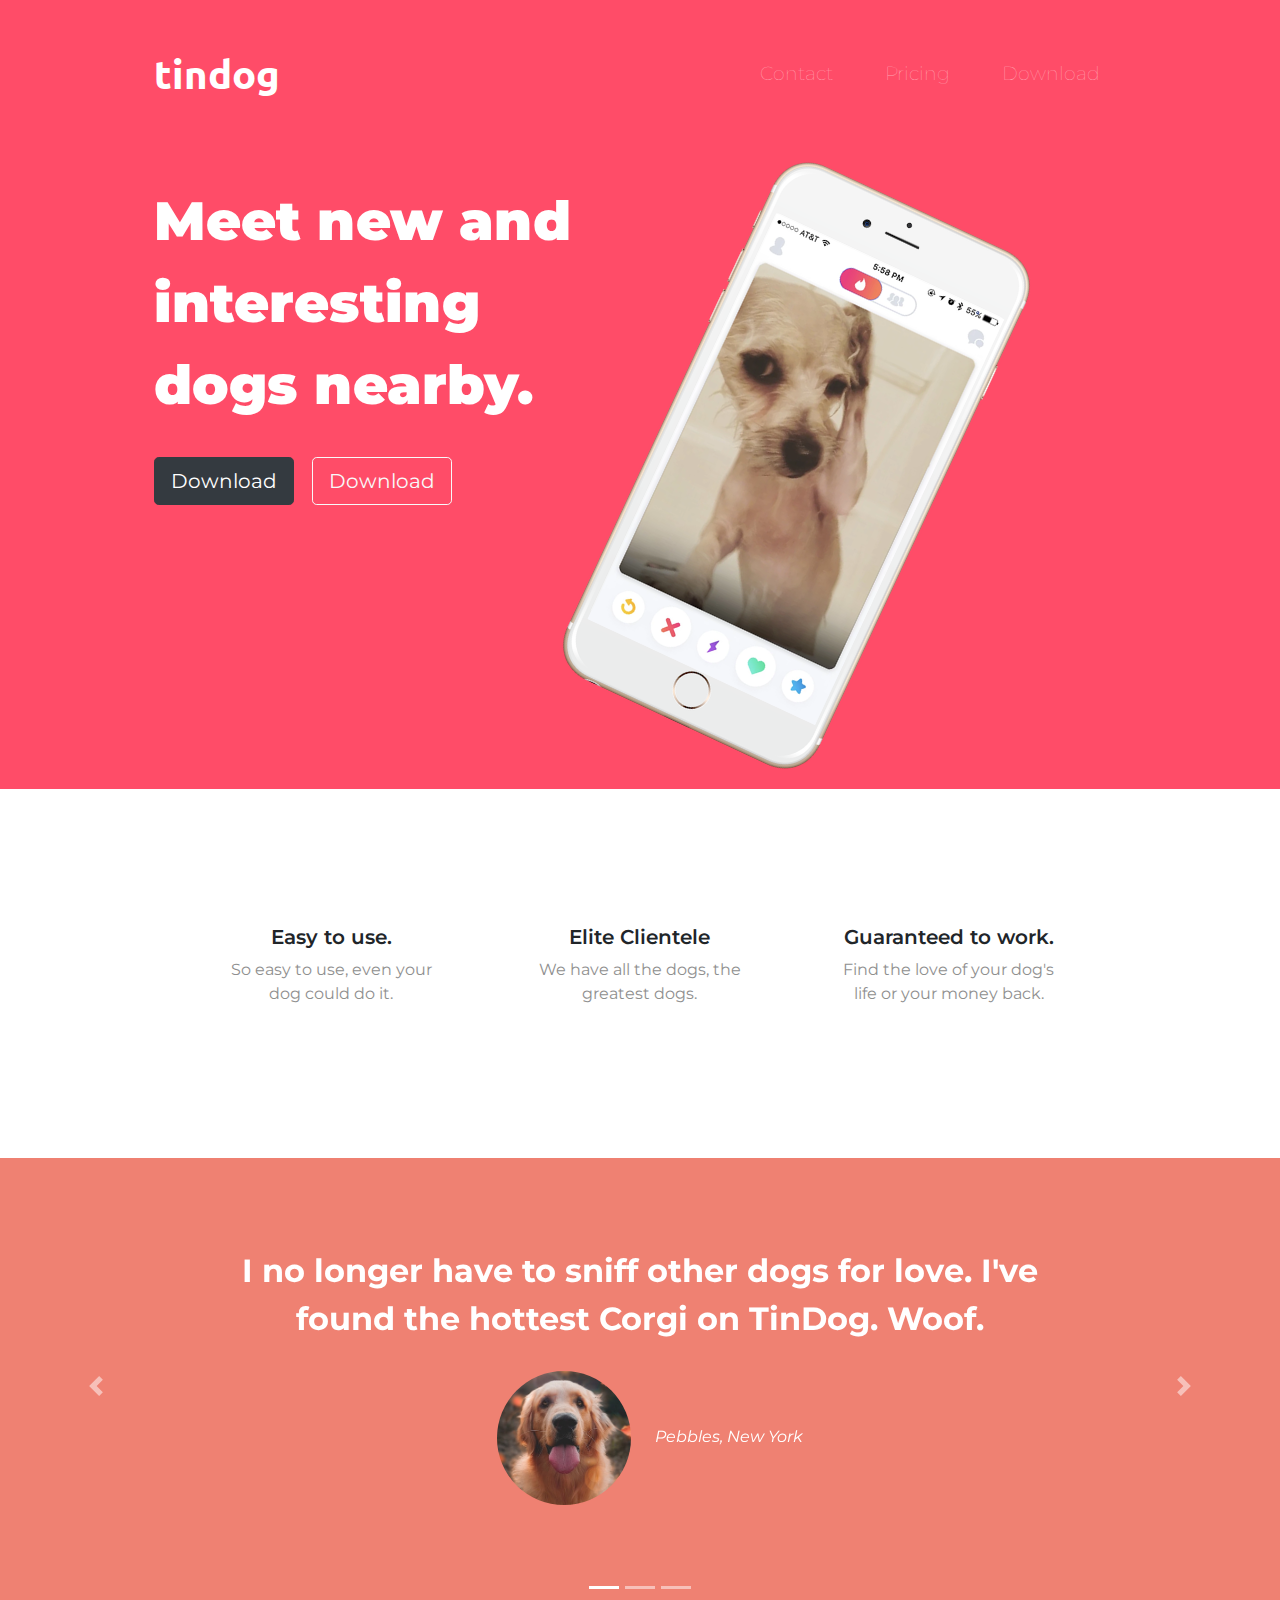
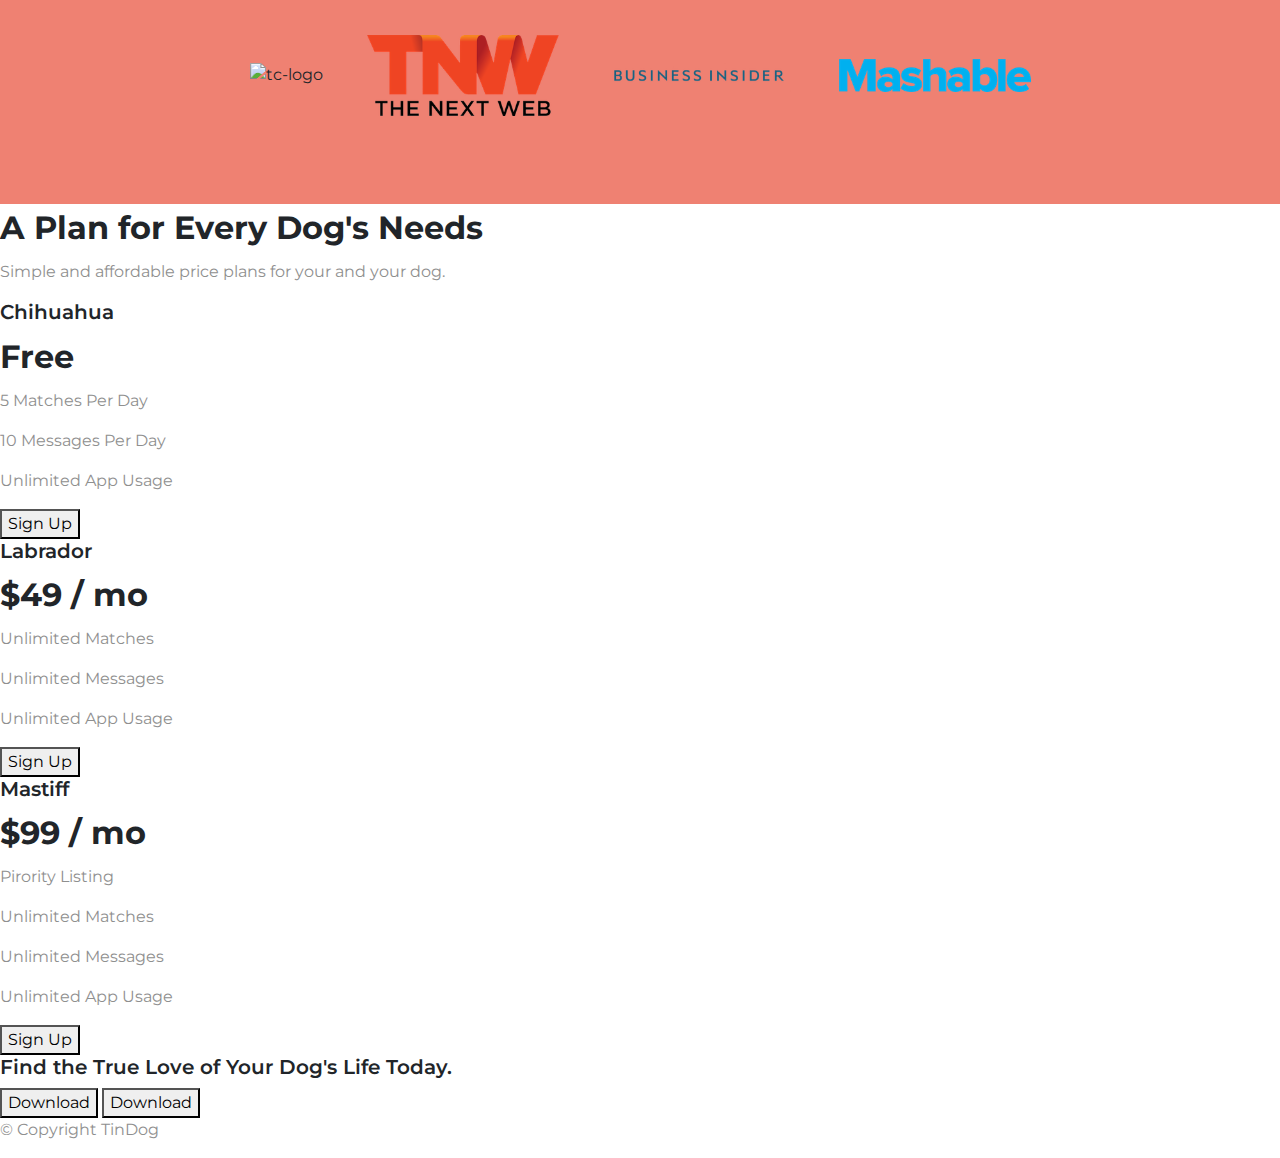
==== tindog/index.html @ 76ea5022 "Add files via upload" ====
<!DOCTYPE html>
<html>

<head>
  <meta charset="utf-8">
  <title>TinDog</title>

  <!-- FontAwesome -->
  <script src="https://kit.fontawesome.com/8d5fea4bee.js" crossorigin="anonymous"></script>

  <!-- Bootstrap -->
  <link rel="stylesheet" href="https://cdn.jsdelivr.net/npm/bootstrap@4.4.1/dist/css/bootstrap.min.css" integrity="sha384-Vkoo8x4CGsO3+Hhxv8T/Q5PaXtkKtu6ug5TOeNV6gBiFeWPGFN9MuhOf23Q9Ifjh" crossorigin="anonymous">
  <script src="https://code.jquery.com/jquery-3.4.1.slim.min.js" integrity="sha384-J6qa4849blE2+poT4WnyKhv5vZF5SrPo0iEjwBvKU7imGFAV0wwj1yYfoRSJoZ+n" crossorigin="anonymous"></script>
  <script src="https://cdn.jsdelivr.net/npm/popper.js@1.16.0/dist/umd/popper.min.js" integrity="sha384-Q6E9RHvbIyZFJoft+2mJbHaEWldlvI9IOYy5n3zV9zzTtmI3UksdQRVvoxMfooAo" crossorigin="anonymous"></script>
  <script src="https://cdn.jsdelivr.net/npm/bootstrap@4.4.1/dist/js/bootstrap.min.js" integrity="sha384-wfSDF2E50Y2D1uUdj0O3uMBJnjuUD4Ih7YwaYd1iqfktj0Uod8GCExl3Og8ifwB6" crossorigin="anonymous"></script>

  <!-- Google Fonts -->
  <link rel="preconnect" href="https://fonts.googleapis.com">
  <link rel="preconnect" href="https://fonts.gstatic.com" crossorigin>
  <link href="https://fonts.googleapis.com/css2?family=Montserrat:wght@400;900&family=Ubuntu&display=swap" rel="stylesheet">

  <!-- My custom CSS -->
  <link rel="stylesheet" href="css/styles.css">

</head>

<body>

  <section id="title">

    <div class = "container-fluid">

        <!-- Nav Bar -->
      <nav class="navbar navbar-expand-lg navbar-dark">
          <a class="navbar-brand" href="">tindog</a>
        <button class="navbar-toggler" type="button" data-toggle="collapse" data-target="#navbarSupportedContent" aria-controls="navbarSupportedContent" aria-expanded="false" aria-label="Toggle navigation">
          <span class="navbar-toggler-icon"></span>
        </button>
        <div class="collapse navbar-collapse" id="navbarSupportedContent">
          <ul class="navbar-nav ml-auto">
              <li class="nav-item">
                  <a class="nav-link" href="">Contact</a>
              </li>
              <li class="nav-item">
                  <a class="nav-link" href="">Pricing</a>
              </li>
              <li class="nav-item">
                  <a class="nav-link" href="">Download</a>
              </li>
          </ul>
        </div>
      </nav>




        <!-- Title -->

        <div class= "row">

          <div class = "col-lg-6">
            <h1>Meet new and interesting dogs nearby.</h1>
            <button type="button" class = "btn btn-dark btn-lg downloadButton"><i class="fa-brands fa-apple"></i> Download</button>
            <button type="button" class = "btn btn-outline-light btn-lg downloadButton"><i class="fa-brands fa-google-play"></i> Download</button>
          </div>

          <div class = "col-lg-6">
            <img class = "titleImage" src="images/iphone6.png" alt="iphone-mockup">
          </div>

        </div>

    </div>

  </section>


  <!-- Features -->

  <section id="features">

    <div class = "row">

      <div class = "col-lg-4 feature-box">
        <i class="icon fa-solid fa-circle-check fa-4x"></i>
        <h3>Easy to use.</h3>
        <p>So easy to use, even your dog could do it.</p>
      </div>

      <div class = "col-lg-4 feature-box">
        <i class="icon fa-solid fa-bullseye fa-4x"></i>
        <h3>Elite Clientele</h3>
        <p>We have all the dogs, the greatest dogs.</p>
      </div>

      <div class = "col-lg-4 feature-box">
        <i class="icon fa-solid fa-heart fa-4x"></i>
        <h3>Guaranteed to work.</h3>
        <p>Find the love of your dog's life or your money back.</p>
      </div>

    </div>

  </section>


  <!-- Testimonials -->

  <section id="testimonials">


    <div id="testimonial-carousel" class="carousel slide" data-ride="carousel">
      <ol class="carousel-indicators">
        <li data-target="#testimonial-carousel" data-slide-to="0" class="active"></li>
        <li data-target="#testimonial-carousel" data-slide-to="1"></li>
        <li data-target="#testimonial-carousel" data-slide-to="2"></li>
      </ol>
      <div class="carousel-inner">
        <div class="carousel-item active">
          <h2>I no longer have to sniff other dogs for love. I've found the hottest Corgi on TinDog. Woof.</h2>
          <img class = "testimonial-image" src="images/dog-img.jpg" alt="dog-profile">
          <em>Pebbles, New York</em>
        </div>
        <div class="carousel-item">
          <h2 class="testimonial-text">My dog used to be so lonely, but with TinDog's help, they've found the love of their life. I think.</h2>
          <img class="testimonial-image" src="images/amocult.jpeg" alt="amocult">
          <em>Amo, Karachi</em>
        </div>
        <div class="carousel-item">
          <h2 class="testimonial-text">Found the right one for my beloved American Akita.</h2>
          <img class="testimonial-image" src="images/aquib.jpeg" alt="aquib">
          <em>Aquib, Karachi</em>
        </div>
      </div>
      <a class="carousel-control-prev" href="#testimonial-carousel" role="button" data-slide="prev">
        <span class="carousel-control-prev-icon" aria-hidden="true"></span>
        <span class="sr-only">Previous</span>
      </a>
      <a class="carousel-control-next" href="#testimonial-carousel" role="button" data-slide="next">
        <span class="carousel-control-next-icon" aria-hidden="true"></span>
        <span class="sr-only">Next</span>
      </a>
    </div>
 
  </section>


  <!-- Press -->

  <section id="press">
    <img class = "press-logo" src="images/techcrunch.png" alt="tc-logo">
    <img class = "press-logo" src="images/tnw.png" alt="tnw-logo">
    <img class = "press-logo" src="images/bizinsider.png" alt="biz-insider-logo">
    <img class = "press-logo" src="images/mashable.png" alt="mashable-logo">

  </section>


  <!-- Pricing -->

  <section id="pricing">

    <h2>A Plan for Every Dog's Needs</h2>
    <p>Simple and affordable price plans for your and your dog.</p>


    <h3>Chihuahua</h3>
    <h2>Free</h2>
    <p>5 Matches Per Day</p>
    <p>10 Messages Per Day</p>
    <p>Unlimited App Usage</p>
    <button type="button">Sign Up</button>


    <h3>Labrador</h3>
    <h2>$49 / mo</h2>
    <p>Unlimited Matches</p>
    <p>Unlimited Messages</p>
    <p>Unlimited App Usage</p>
    <button type="button">Sign Up</button>


    <h3>Mastiff</h3>
    <h2>$99 / mo</h2>
    <p>Pirority Listing</p>
    <p>Unlimited Matches</p>
    <p>Unlimited Messages</p>
    <p>Unlimited App Usage</p>
    <button type="button">Sign Up</button>

  </section>


  <!-- Call to Action -->

  <section id="cta">

    <h3>Find the True Love of Your Dog's Life Today.</h3>
    <button type="button">Download</button>
    <button type="button">Download</button>

  </section>


  <!-- Footer -->

  <footer id="footer">

    <p>© Copyright TinDog</p>

  </footer>

</body>

</html>
---- tindog/css/styles.css ----
body {
    font-family: "Montserrat";
}

#title {
    background-color: #FF4C68;
    color: #FFF;
}

.container-fluid {
    padding: 3% 12%;
}

h1 {
    font-family: "Montserrat";
    font-size: 3.4rem;
    font-weight: 900;
    line-height: 1.5;
}

h2 {
    font-family: "Montserrat";
    font-size: 2rem;
    font-weight: bold;
    line-height: 1.5;
}

h3 {
    font-family: "Montserrat";
    font-size: 1.27rem;
    font-weight: 600;
}

p {
    color: #8F8F8F;
}

/* Navigation Bar */

.navbar{
    padding: 0 0 4.5rem;
}

.navbar-brand {
    font-family: "Ubuntu";
    font-size: 2.5rem;
    font-weight: bold;
}

.nav-item {
    padding: 0 18px;
}

.nav-link {
    font-size: 1.2rem;
    font-weight: lighter;
}

/* Download Buttons */

.downloadButton {
    margin: 5% 3% 5% 0;
}

/* Title Image */

.titleImage {
    width: 60%;
    transform: rotate(25deg);
}

/* Features Section */

#features {
    padding: 7% 15%;
}

.feature-box{
    text-align: center;
    padding: 5%;
}

.icon {
    color: #EF8172; 
    margin-bottom: 1rem;
}

.icon:hover {
    color: #FF4C68;
}

/* Testimonials */

#testimonials {
    text-align: center;
    background-color: #EF8172;
    color: #FFF;
}

.carousel-item {
    padding: 7% 15%;
}

.testimonial-image {
    width: 15%;
    border-radius: 100%;
    margin: 20px;
}

#press {
    background-color: #EF8172;
    text-align: center;
    padding-bottom: 3%;
}

.press-logo {
    width: 15%;
    margin: 20px 20px 50px;
}
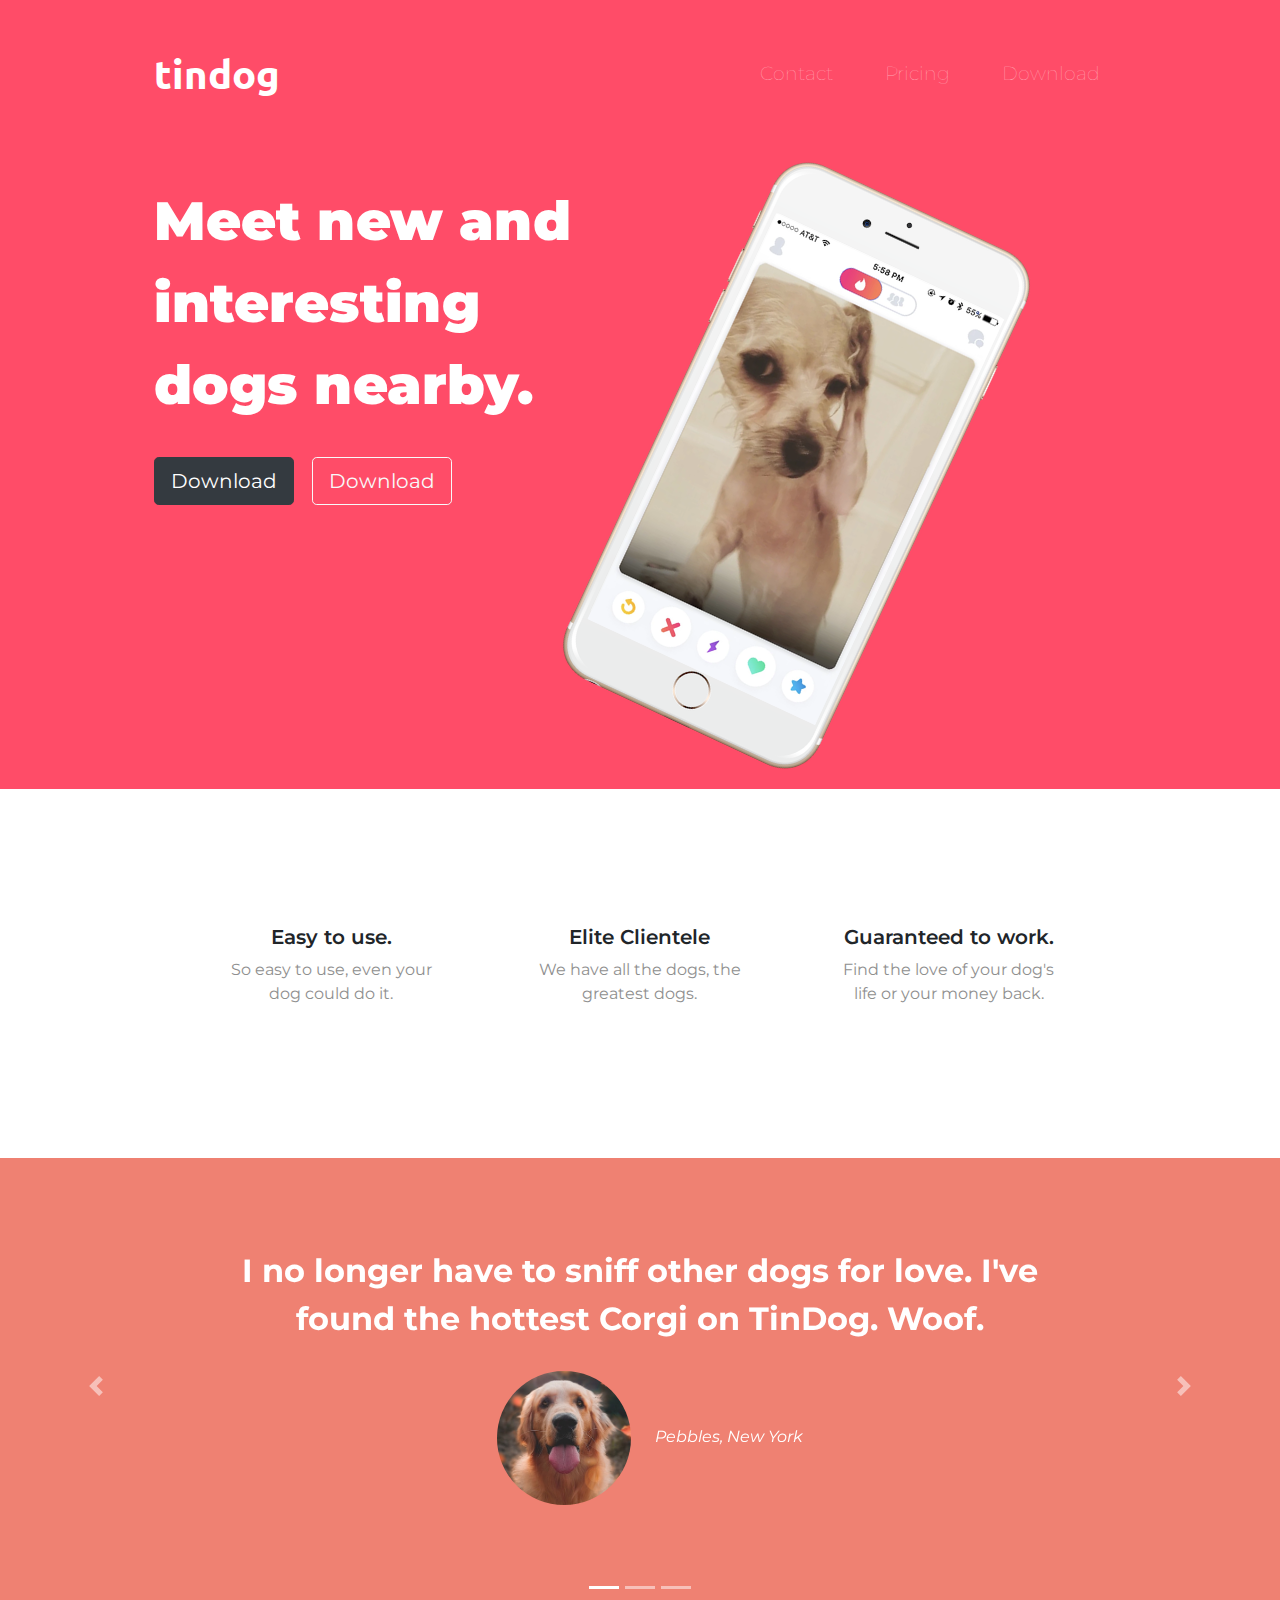
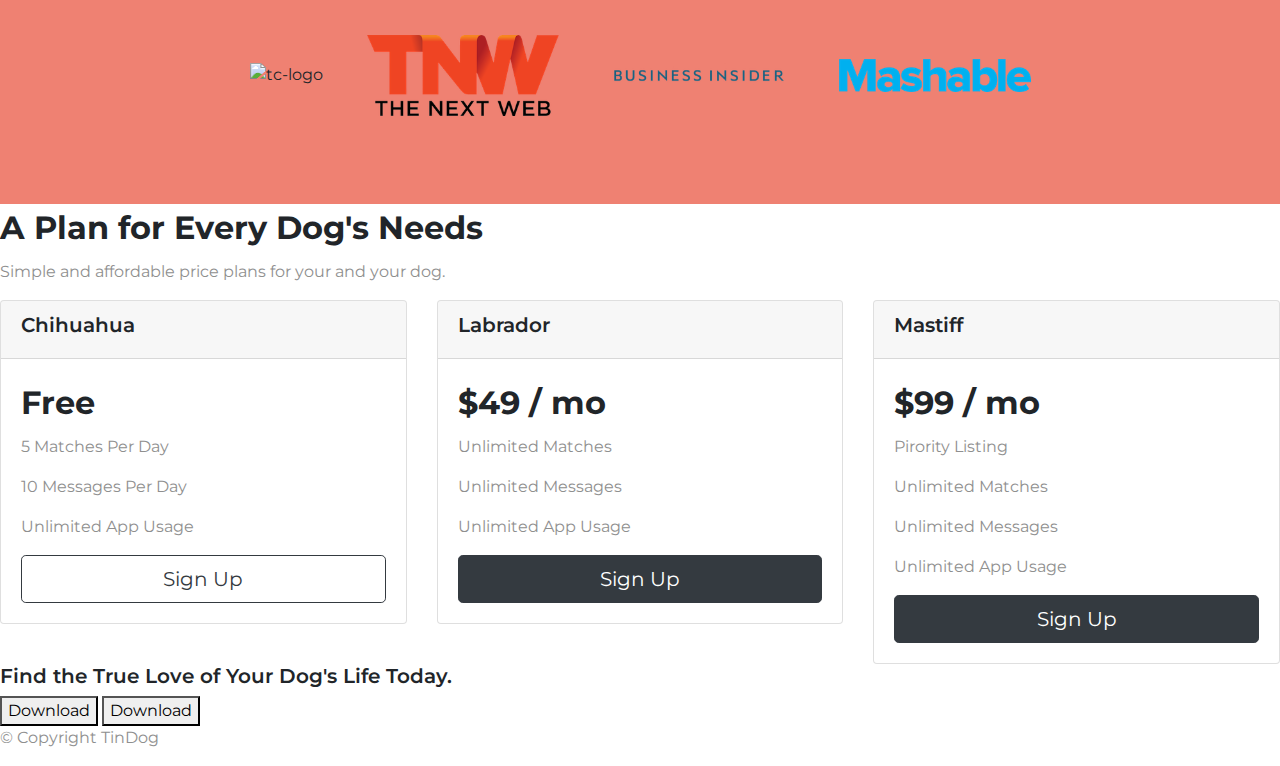
==== commit d3668ae4: "Update index.html" ====
--- a/tindog/index.html
+++ b/tindog/index.html
@@ -158,35 +158,67 @@
 
   <!-- Pricing -->
 
+  
+
   <section id="pricing">
 
     <h2>A Plan for Every Dog's Needs</h2>
     <p>Simple and affordable price plans for your and your dog.</p>
 
 
-    <h3>Chihuahua</h3>
-    <h2>Free</h2>
-    <p>5 Matches Per Day</p>
-    <p>10 Messages Per Day</p>
-    <p>Unlimited App Usage</p>
-    <button type="button">Sign Up</button>
-
-
-    <h3>Labrador</h3>
-    <h2>$49 / mo</h2>
-    <p>Unlimited Matches</p>
-    <p>Unlimited Messages</p>
-    <p>Unlimited App Usage</p>
-    <button type="button">Sign Up</button>
-
-
-    <h3>Mastiff</h3>
-    <h2>$99 / mo</h2>
-    <p>Pirority Listing</p>
-    <p>Unlimited Matches</p>
-    <p>Unlimited Messages</p>
-    <p>Unlimited App Usage</p>
-    <button type="button">Sign Up</button>
+    <div class = "row">
+
+      <div class = "pricing-column col-lg-4 col-md-6">
+        <div class = "card">
+          <div class = "card-header">
+            <h3>Chihuahua</h3>
+          </div>
+
+          <div class = "card-body">
+            <h2>Free</h2>
+            <p>5 Matches Per Day</p>
+            <p>10 Messages Per Day</p>
+            <p>Unlimited App Usage</p>
+            <button type="button" class="btn btn-lg btn-block btn-outline-dark">Sign Up</button>
+          </div>
+        </div>
+      </div>
+
+
+      <div class = "pricing-column col-lg-4 col-md-6">
+        <div class = "card">
+          <div class = "card-header">
+            <h3>Labrador</h3>
+          </div>
+
+          <div class = "card-body">
+            <h2>$49 / mo</h2>
+            <p>Unlimited Matches</p>
+            <p>Unlimited Messages</p>
+            <p>Unlimited App Usage</p>
+            <button type="button" class="btn btn-lg btn-block btn-dark">Sign Up</button>
+          </div>
+        </div>
+      </div>
+
+      <div class = "pricing-column col-lg-4">
+        <div class = "card">
+          <div class = "card-header">
+            <h3>Mastiff</h3>
+          </div>
+
+          <div class = "card-body">
+            <h2>$99 / mo</h2>
+            <p>Pirority Listing</p>
+            <p>Unlimited Matches</p>
+            <p>Unlimited Messages</p>
+            <p>Unlimited App Usage</p>
+            <button type="button" class="btn btn-lg btn-block btn-dark">Sign Up</button>
+          </div>
+        </div>
+      </div>
+
+    </div>
 
   </section>
 
@@ -213,3 +245,4 @@
 </body>
 
 </html>
+
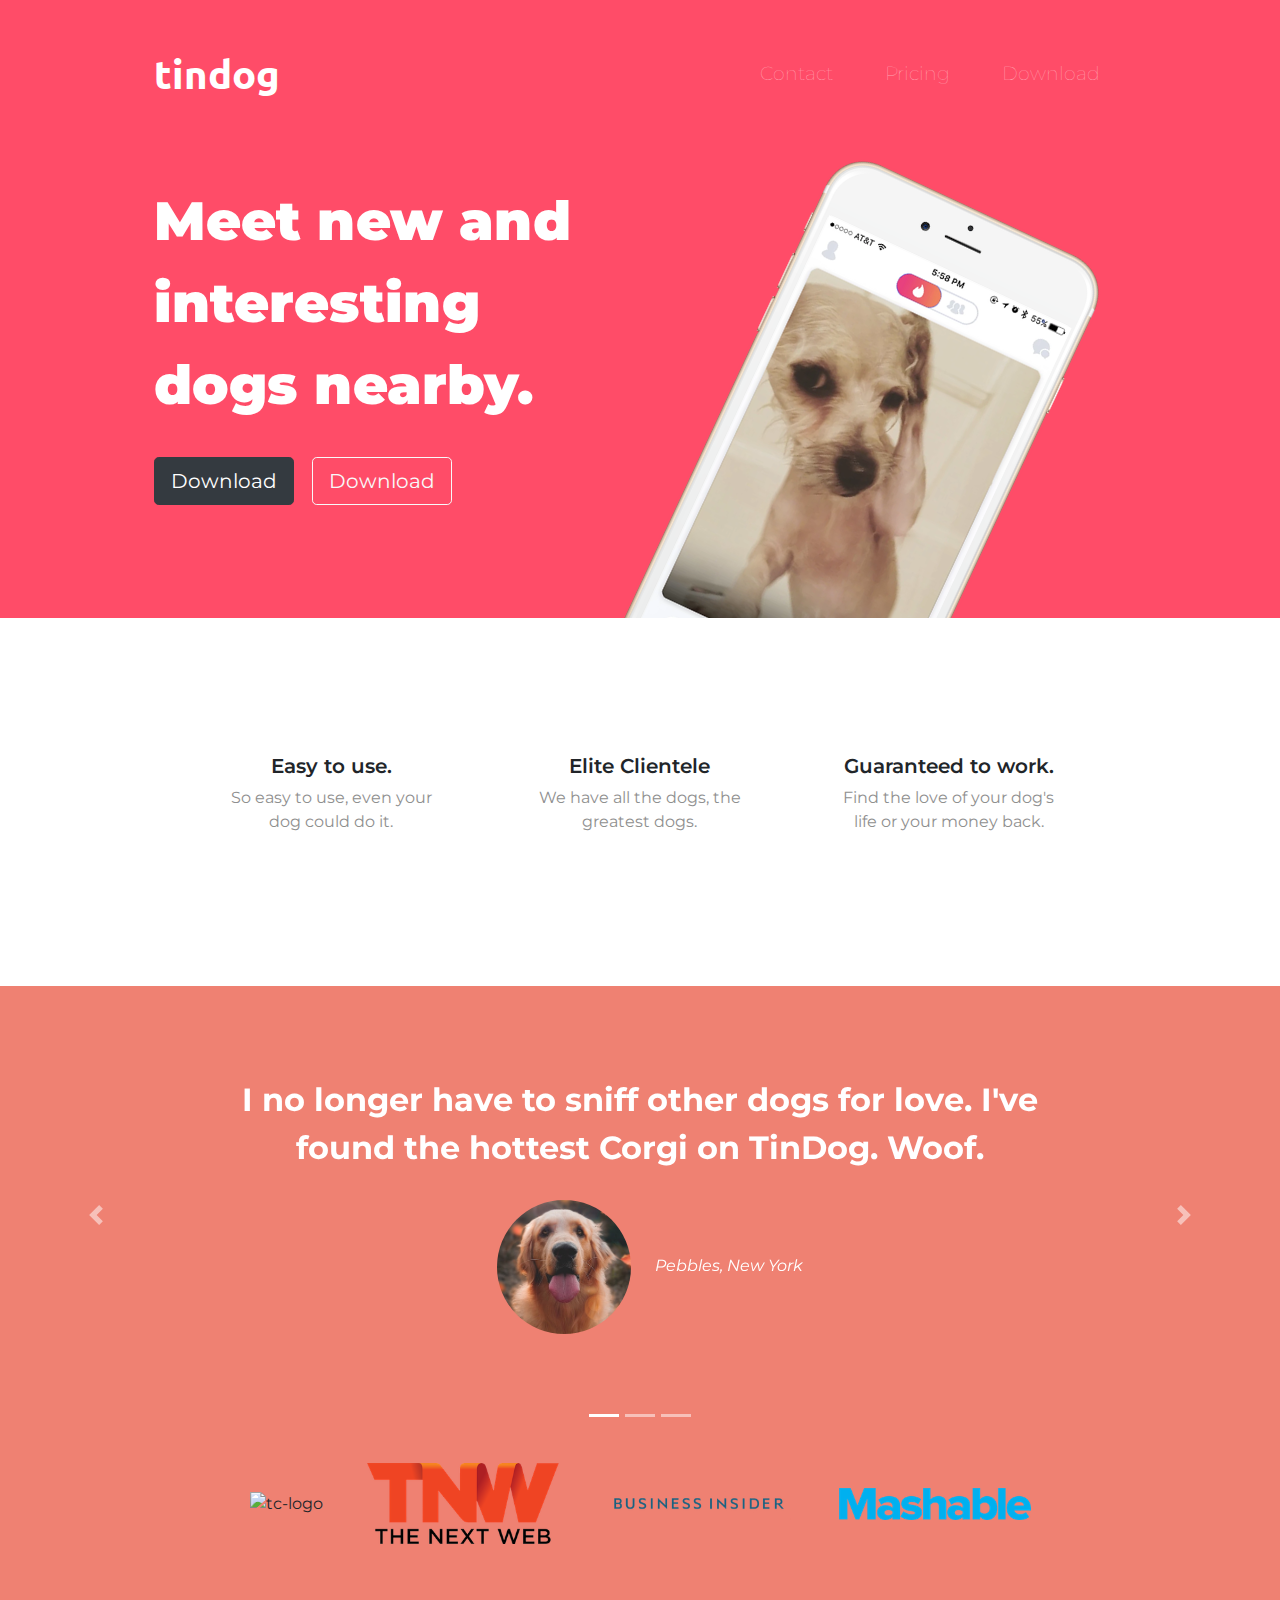
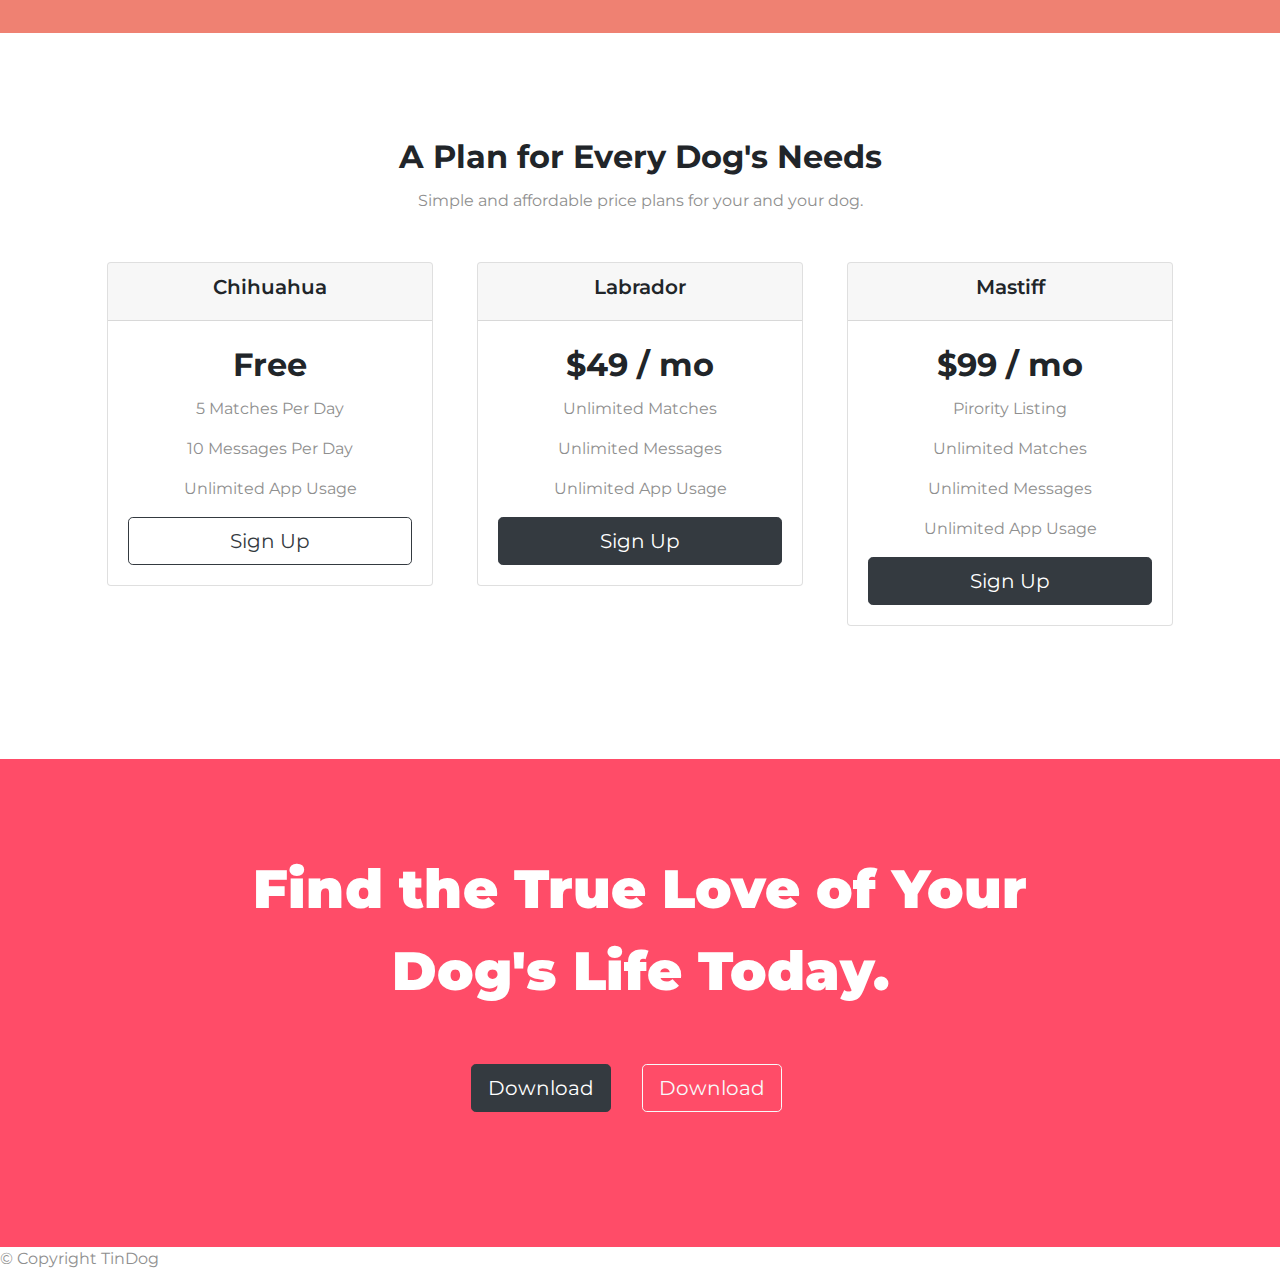
==== commit e4c16609: "Update index.html" ====
--- a/tindog/index.html
+++ b/tindog/index.html
@@ -4,6 +4,7 @@
 <head>
   <meta charset="utf-8">
   <title>TinDog</title>
+  <link rel="icon" type="image/x-icon" href="images/favicon.ico">
 
   <!-- FontAwesome -->
   <script src="https://kit.fontawesome.com/8d5fea4bee.js" crossorigin="anonymous"></script>
@@ -103,7 +104,6 @@
 
   </section>
 
-
   <!-- Testimonials -->
 
   <section id="testimonials">
@@ -227,9 +227,9 @@
 
   <section id="cta">
 
-    <h3>Find the True Love of Your Dog's Life Today.</h3>
-    <button type="button">Download</button>
-    <button type="button">Download</button>
+    <h3 class="CTA-heading">Find the True Love of Your Dog's Life Today.</h3>
+    <button type="button" class = "btn btn-dark btn-lg downloadButton"><i class="fa-brands fa-apple"></i> Download</button>
+    <button type="button" class = "btn btn-outline-light btn-lg downloadButton"><i class="fa-brands fa-google-play"></i> Download</button>
 
   </section>
 
@@ -245,4 +245,3 @@
 </body>
 
 </html>
-
--- a/tindog/css/styles.css
+++ b/tindog/css/styles.css
@@ -9,7 +9,7 @@
 }
 
 .container-fluid {
-    padding: 3% 12%;
+    padding: 3% 12% 7%;
 }
 
 h1 {
@@ -68,12 +68,16 @@
 .titleImage {
     width: 60%;
     transform: rotate(25deg);
+    position: absolute;
+    right: 28%;
 }
 
 /* Features Section */
 
 #features {
     padding: 7% 15%;
+    position: relative;
+    background-color: white;
 }
 
 .feature-box{
@@ -117,4 +121,44 @@
 .press-logo {
     width: 15%;
     margin: 20px 20px 50px;
-}+}
+
+/* Pricing */
+
+#pricing {
+    padding: 100px;
+    text-align: center;
+}
+
+.pricing-column {
+    padding: 3% 2%;
+}
+
+/* CTA section */
+
+#cta {
+    background-color: #FF4C68;
+    text-align: center;
+    color: #FFF;
+    padding: 7% 15%;
+}
+
+.CTA-heading {
+    font-family: "Montserrat";
+    font-size: 3.4rem;
+    font-weight: 900;
+    line-height: 1.5;
+}
+
+@media (max-width: 1028px) {
+
+    #title {
+        text-align: center;
+    }
+
+    .titleImage {
+        position: static;
+        transform: rotate(0);
+    }
+    
+}
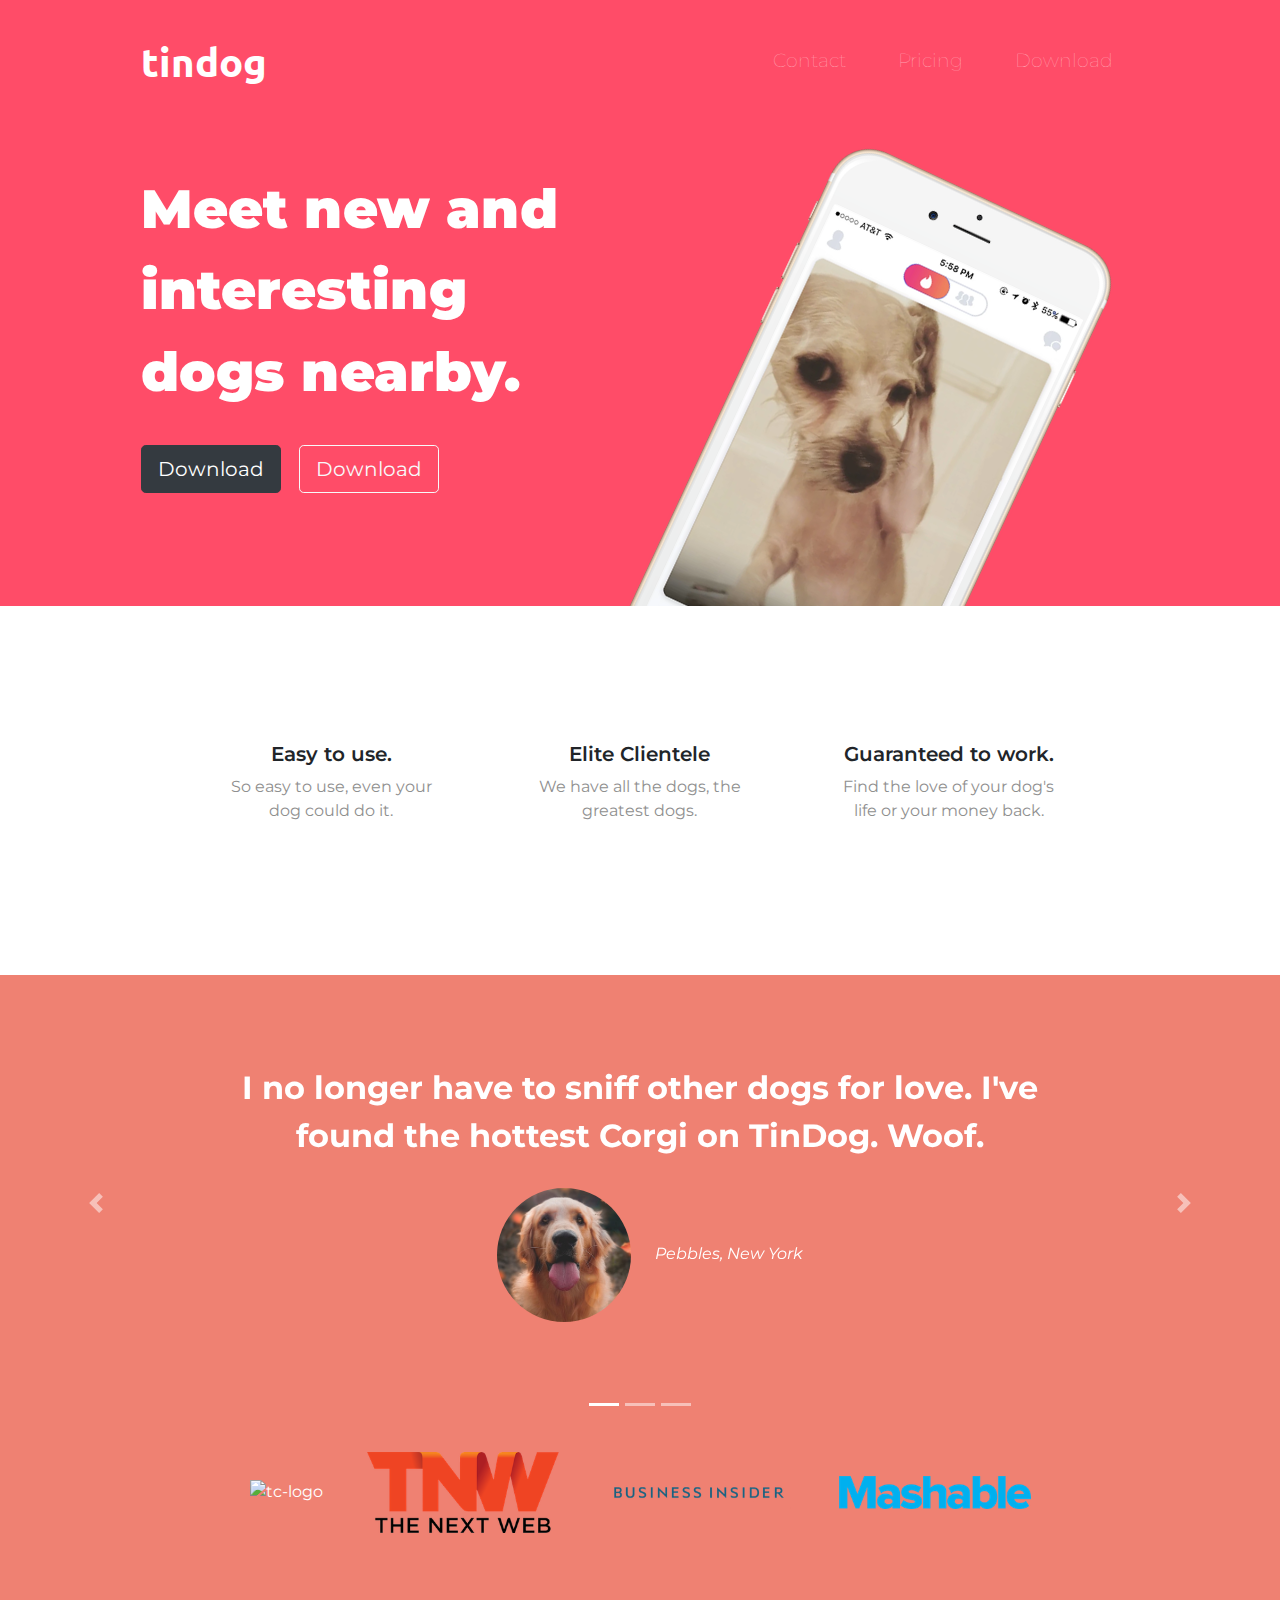
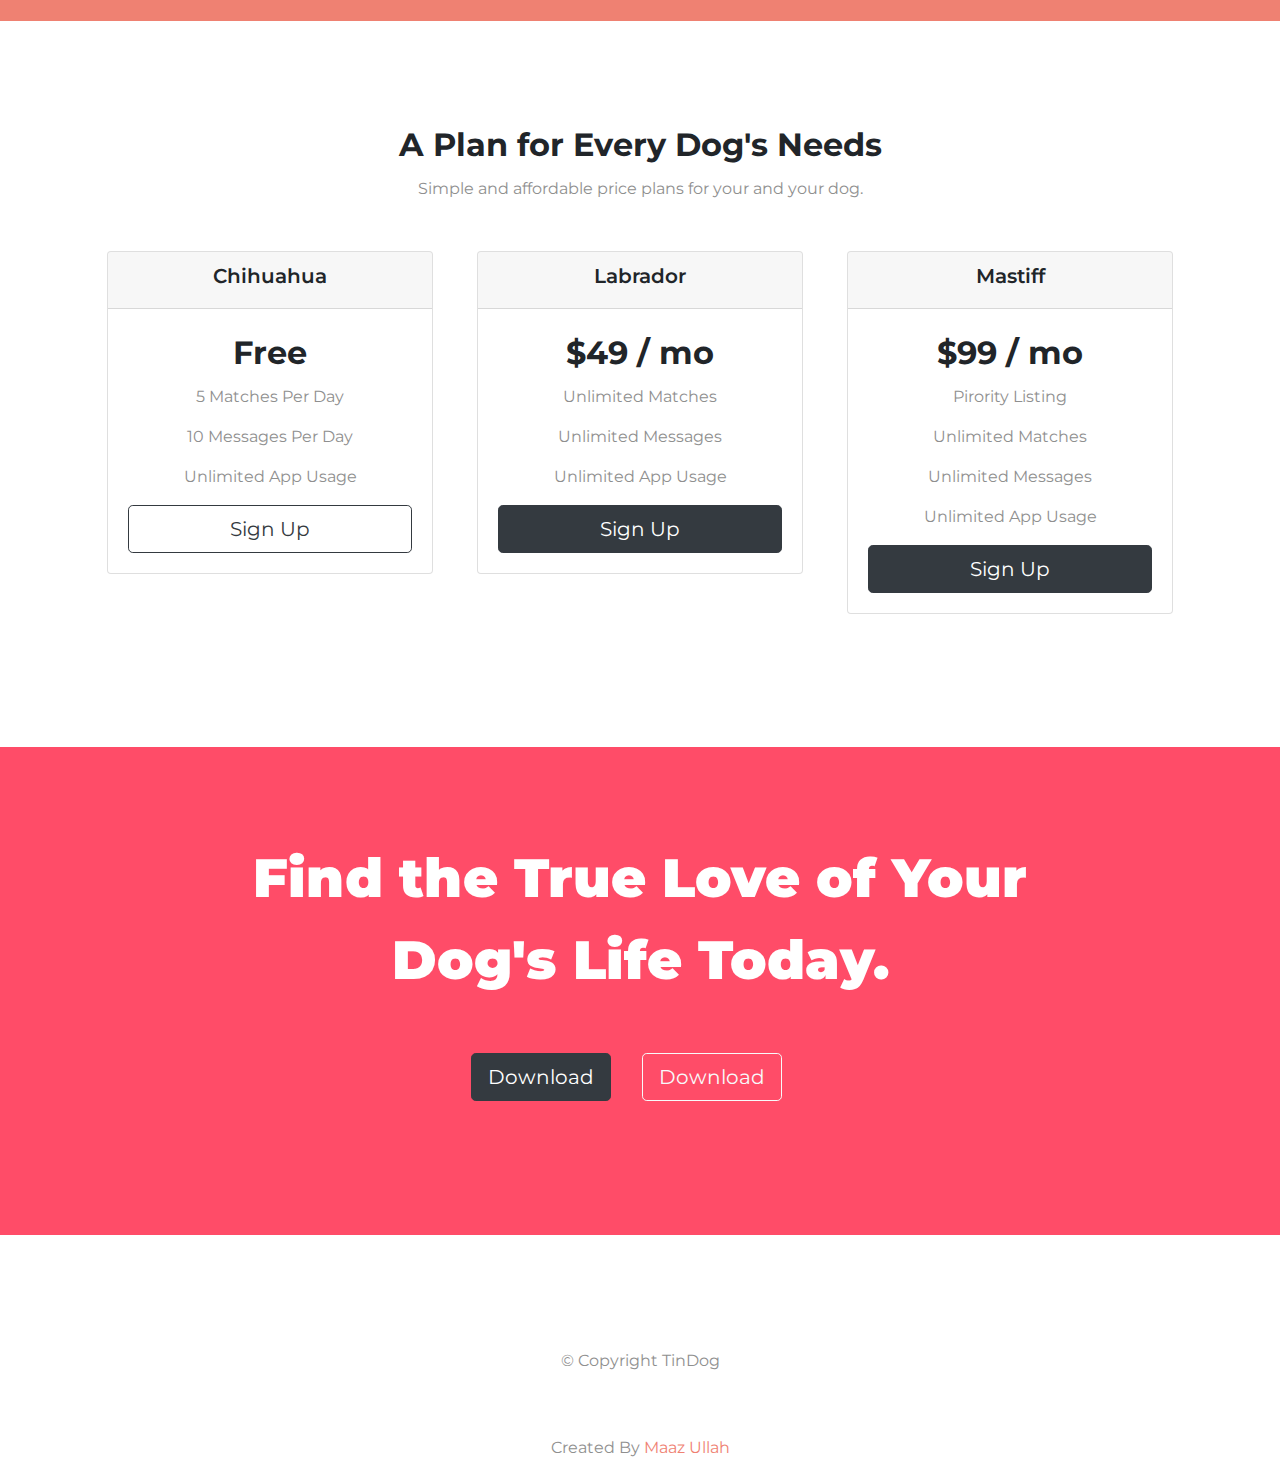
==== commit 00739932: "Update index.html" ====
--- a/tindog/index.html
+++ b/tindog/index.html
@@ -27,7 +27,7 @@
 
 <body>
 
-  <section id="title">
+  <section class = "colored-section" id="title">
 
     <div class = "container-fluid">
 
@@ -40,13 +40,13 @@
         <div class="collapse navbar-collapse" id="navbarSupportedContent">
           <ul class="navbar-nav ml-auto">
               <li class="nav-item">
-                  <a class="nav-link" href="">Contact</a>
+                  <a class="nav-link" href="#footer">Contact</a>
               </li>
               <li class="nav-item">
-                  <a class="nav-link" href="">Pricing</a>
+                  <a class="nav-link" href="#pricing">Pricing</a>
               </li>
               <li class="nav-item">
-                  <a class="nav-link" href="">Download</a>
+                  <a class="nav-link" href="#cta">Download</a>
               </li>
           </ul>
         </div>
@@ -60,7 +60,7 @@
         <div class= "row">
 
           <div class = "col-lg-6">
-            <h1>Meet new and interesting dogs nearby.</h1>
+            <h1 class="big-heading">Meet new and interesting dogs nearby.</h1>
             <button type="button" class = "btn btn-dark btn-lg downloadButton"><i class="fa-brands fa-apple"></i> Download</button>
             <button type="button" class = "btn btn-outline-light btn-lg downloadButton"><i class="fa-brands fa-google-play"></i> Download</button>
           </div>
@@ -78,26 +78,30 @@
 
   <!-- Features -->
 
-  <section id="features">
-
-    <div class = "row">
-
-      <div class = "col-lg-4 feature-box">
-        <i class="icon fa-solid fa-circle-check fa-4x"></i>
-        <h3>Easy to use.</h3>
-        <p>So easy to use, even your dog could do it.</p>
-      </div>
-
-      <div class = "col-lg-4 feature-box">
-        <i class="icon fa-solid fa-bullseye fa-4x"></i>
-        <h3>Elite Clientele</h3>
-        <p>We have all the dogs, the greatest dogs.</p>
-      </div>
-
-      <div class = "col-lg-4 feature-box">
-        <i class="icon fa-solid fa-heart fa-4x"></i>
-        <h3>Guaranteed to work.</h3>
-        <p>Find the love of your dog's life or your money back.</p>
+  <section class = "white-section" id="features">
+
+    <div class = "container-fluid">
+
+      <div class = "row">
+
+        <div class = "col-lg-4 feature-box">
+          <i class="icon fa-solid fa-circle-check fa-4x"></i>
+          <h3 class="feature-title">Easy to use.</h3>
+          <p>So easy to use, even your dog could do it.</p>
+        </div>
+
+        <div class = "col-lg-4 feature-box">
+          <i class="icon fa-solid fa-bullseye fa-4x"></i>
+          <h3 class="feature-title">Elite Clientele</h3>
+          <p>We have all the dogs, the greatest dogs.</p>
+        </div>
+
+        <div class = "col-lg-4 feature-box">
+          <i class="icon fa-solid fa-heart fa-4x"></i>
+          <h3 class="feature-title">Guaranteed to work.</h3>
+          <p>Find the love of your dog's life or your money back.</p>
+        </div>
+
       </div>
 
     </div>
@@ -106,7 +110,7 @@
 
   <!-- Testimonials -->
 
-  <section id="testimonials">
+  <section class = "colored-section" id="testimonials">
 
 
     <div id="testimonial-carousel" class="carousel slide" data-ride="carousel">
@@ -116,17 +120,17 @@
         <li data-target="#testimonial-carousel" data-slide-to="2"></li>
       </ol>
       <div class="carousel-inner">
-        <div class="carousel-item active">
-          <h2>I no longer have to sniff other dogs for love. I've found the hottest Corgi on TinDog. Woof.</h2>
+        <div class="carousel-item container-fluid active">
+          <h2 class="testimonial-text">I no longer have to sniff other dogs for love. I've found the hottest Corgi on TinDog. Woof.</h2>
           <img class = "testimonial-image" src="images/dog-img.jpg" alt="dog-profile">
           <em>Pebbles, New York</em>
         </div>
-        <div class="carousel-item">
+        <div class="carousel-item container-fluid">
           <h2 class="testimonial-text">My dog used to be so lonely, but with TinDog's help, they've found the love of their life. I think.</h2>
           <img class="testimonial-image" src="images/amocult.jpeg" alt="amocult">
           <em>Amo, Karachi</em>
         </div>
-        <div class="carousel-item">
+        <div class="carousel-item container-fluid">
           <h2 class="testimonial-text">Found the right one for my beloved American Akita.</h2>
           <img class="testimonial-image" src="images/aquib.jpeg" alt="aquib">
           <em>Aquib, Karachi</em>
@@ -147,7 +151,7 @@
 
   <!-- Press -->
 
-  <section id="press">
+  <section class = "colored-section" id="press">
     <img class = "press-logo" src="images/techcrunch.png" alt="tc-logo">
     <img class = "press-logo" src="images/tnw.png" alt="tnw-logo">
     <img class = "press-logo" src="images/bizinsider.png" alt="biz-insider-logo">
@@ -160,9 +164,9 @@
 
   
 
-  <section id="pricing">
-
-    <h2>A Plan for Every Dog's Needs</h2>
+  <section class = "white-section" id="pricing">
+
+    <h2 class="section-heading">A Plan for Every Dog's Needs</h2>
     <p>Simple and affordable price plans for your and your dog.</p>
 
 
@@ -175,7 +179,7 @@
           </div>
 
           <div class = "card-body">
-            <h2>Free</h2>
+            <h2 class="price-text">Free</h2>
             <p>5 Matches Per Day</p>
             <p>10 Messages Per Day</p>
             <p>Unlimited App Usage</p>
@@ -192,7 +196,7 @@
           </div>
 
           <div class = "card-body">
-            <h2>$49 / mo</h2>
+            <h2 class="price-text">$49 / mo</h2>
             <p>Unlimited Matches</p>
             <p>Unlimited Messages</p>
             <p>Unlimited App Usage</p>
@@ -208,7 +212,7 @@
           </div>
 
           <div class = "card-body">
-            <h2>$99 / mo</h2>
+            <h2 class="price-text">$99 / mo</h2>
             <p>Pirority Listing</p>
             <p>Unlimited Matches</p>
             <p>Unlimited Messages</p>
@@ -225,20 +229,31 @@
 
   <!-- Call to Action -->
 
-  <section id="cta">
-
-    <h3 class="CTA-heading">Find the True Love of Your Dog's Life Today.</h3>
-    <button type="button" class = "btn btn-dark btn-lg downloadButton"><i class="fa-brands fa-apple"></i> Download</button>
-    <button type="button" class = "btn btn-outline-light btn-lg downloadButton"><i class="fa-brands fa-google-play"></i> Download</button>
+  <section class = "colored-section" id="cta">
+
+    <div class = "container-fluid">
+
+      <h3 class="big-heading">Find the True Love of Your Dog's Life Today.</h3>
+      <button type="button" class = "btn btn-dark btn-lg downloadButton"><i class="fa-brands fa-apple"></i> Download</button>
+      <button type="button" class = "btn btn-outline-light btn-lg downloadButton"><i class="fa-brands fa-google-play"></i> Download</button>
+  
+    </div>
 
   </section>
 
 
   <!-- Footer -->
 
-  <footer id="footer">
-
-    <p>© Copyright TinDog</p>
+  <footer class = "white-section" id="footer">
+
+    <i class="social-icon fa-brands fa-facebook"></i>
+    <i class="social-icon fa-brands fa-instagram"></i>
+    <i class="social-icon fa-brands fa-twitter"></i>
+    <i class="social-icon fa-solid fa-envelope"></i>
+
+    <p class="copyright">© Copyright TinDog</p>
+    <p>Created By <a class="CVlink" href="https://xomaaz.github.io/myCV/">Maaz Ullah</a></p>
+
 
   </footer>
 
--- a/tindog/css/styles.css
+++ b/tindog/css/styles.css
@@ -1,39 +1,35 @@
 
 body {
     font-family: "Montserrat";
-}
-
-#title {
-    background-color: #FF4C68;
-    color: #FFF;
+    text-align: center;
 }
 
 .container-fluid {
-    padding: 3% 12% 7%;
+    padding: 7% 15%;
 }
 
-h1 {
+h1, h2, h3, h4, h5, h6{
     font-family: "Montserrat";
-    font-size: 3.4rem;
-    font-weight: 900;
-    line-height: 1.5;
-}
-
-h2 {
-    font-family: "Montserrat";
-    font-size: 2rem;
-    font-weight: bold;
-    line-height: 1.5;
 }
 
 h3 {
-    font-family: "Montserrat";
     font-size: 1.27rem;
     font-weight: 600;
 }
 
 p {
     color: #8F8F8F;
+}
+
+/* Sections */
+
+.colored-section{
+    background-color: #FF4C68;
+    color: #FFF;
+}
+
+.white-section {
+    background-color: white;
 }
 
 /* Navigation Bar */
@@ -63,7 +59,12 @@
     margin: 5% 3% 5% 0;
 }
 
-/* Title Image */
+/* Title Section */
+
+#title .container-fluid{
+    padding: 2% 11% 7%;
+    text-align: left;
+}
 
 .titleImage {
     width: 60%;
@@ -75,14 +76,17 @@
 /* Features Section */
 
 #features {
-    padding: 7% 15%;
     position: relative;
     background-color: white;
 }
 
 .feature-box{
-    text-align: center;
     padding: 5%;
+}
+
+.feature-title {
+    font-size: 1.27rem;
+    font-weight: 600;
 }
 
 .icon {
@@ -97,13 +101,14 @@
 /* Testimonials */
 
 #testimonials {
-    text-align: center;
     background-color: #EF8172;
-    color: #FFF;
 }
 
-.carousel-item {
-    padding: 7% 15%;
+
+.testimonial-text {
+    font-size: 2rem;
+    font-weight: bold;
+    line-height: 1.5;
 }
 
 .testimonial-image {
@@ -114,7 +119,6 @@
 
 #press {
     background-color: #EF8172;
-    text-align: center;
     padding-bottom: 3%;
 }
 
@@ -127,26 +131,54 @@
 
 #pricing {
     padding: 100px;
-    text-align: center;
 }
 
 .pricing-column {
     padding: 3% 2%;
 }
 
-/* CTA section */
-
-#cta {
-    background-color: #FF4C68;
-    text-align: center;
-    color: #FFF;
-    padding: 7% 15%;
+.price-text {
+    font-size: 2rem;
+    font-weight: bold;
+    line-height: 1.5;
 }
 
-.CTA-heading {
+/* Footer section */
+
+#footer {
+    padding: 7% 15% 0% 15%;
+}
+
+.social-icon {
+    margin: 20px 10px;
+}
+
+.copyright {
+    margin-bottom: 7%; 
+}
+
+.CVlink {
+    color: #EF8172;
+    text-decoration: none;
+}
+
+.CVlink:hover {
+    color: #FF4C68;
+    text-decoration: none;
+}
+
+/* Headings */
+
+.big-heading {
     font-family: "Montserrat";
     font-size: 3.4rem;
     font-weight: 900;
+    line-height: 1.5;
+}
+
+.section-heading {
+    font-size: 2rem;
+    font-weight: bold;
     line-height: 1.5;
 }
 
